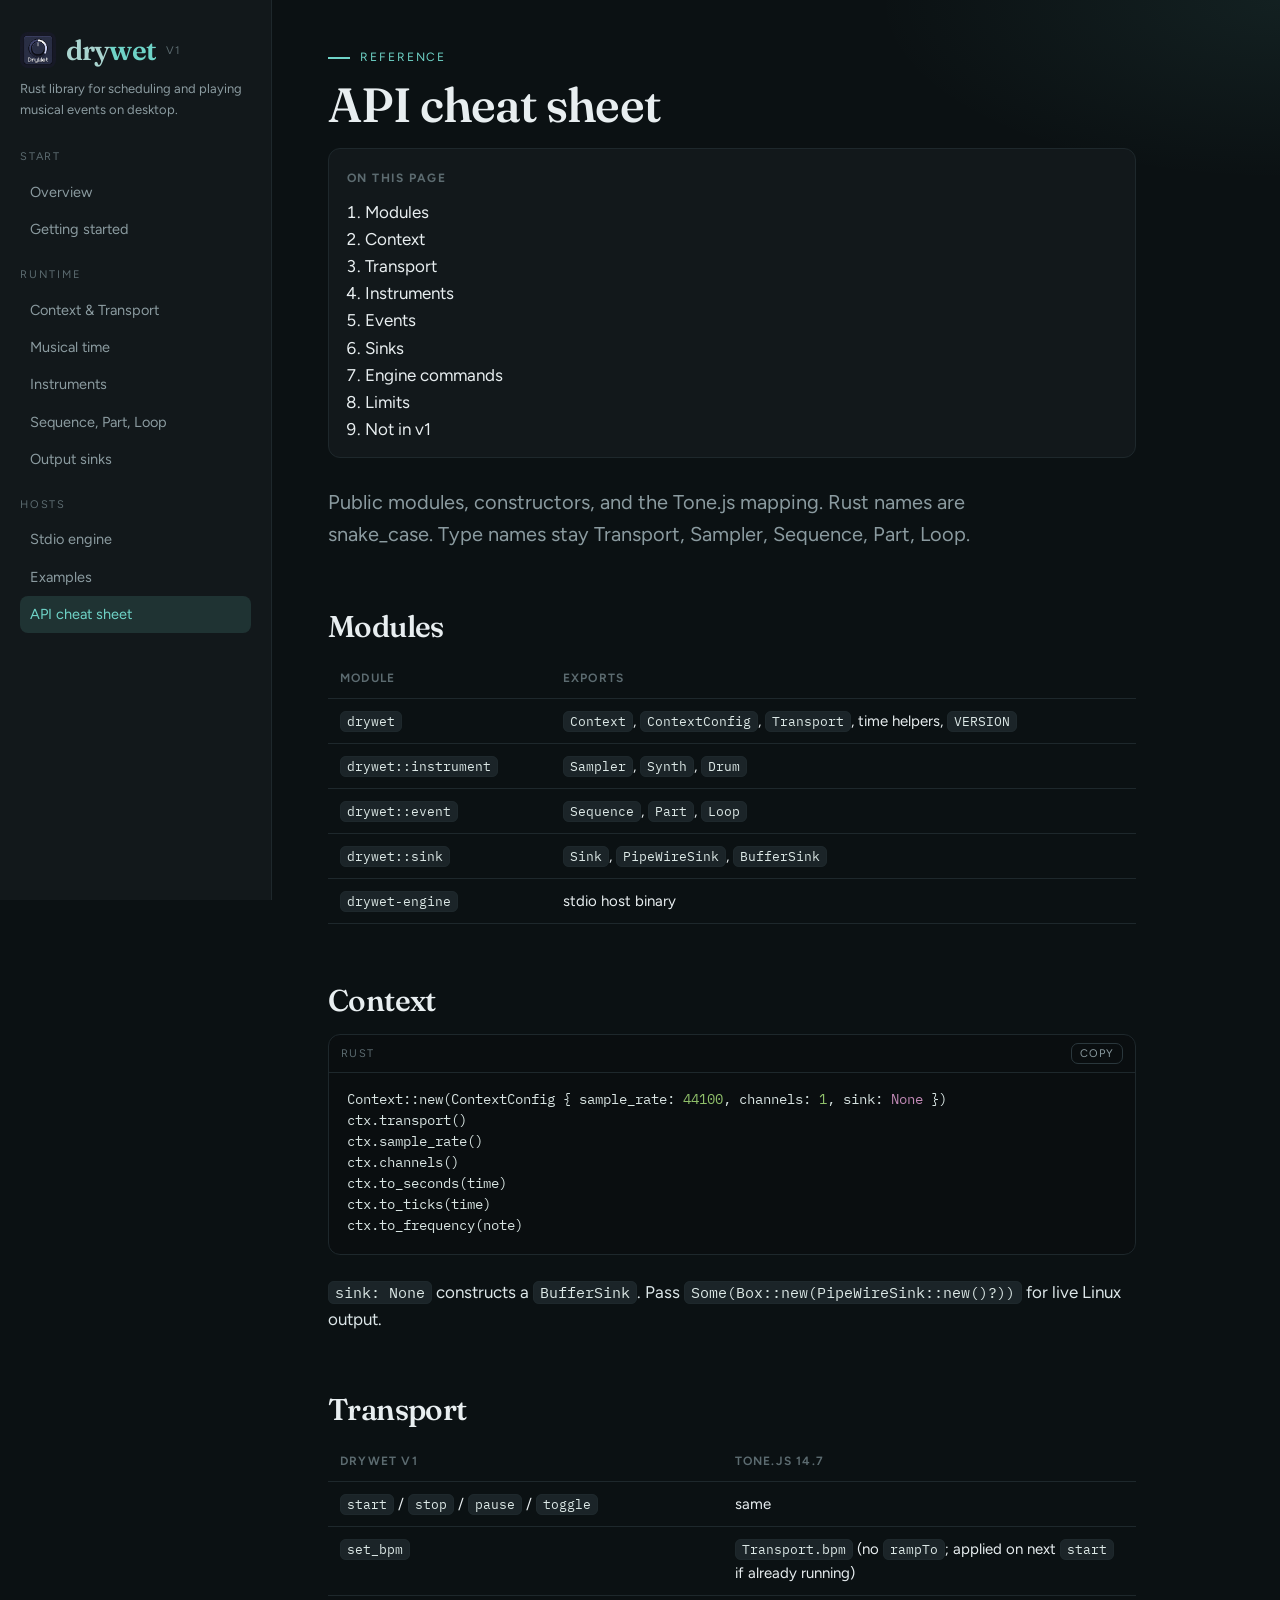
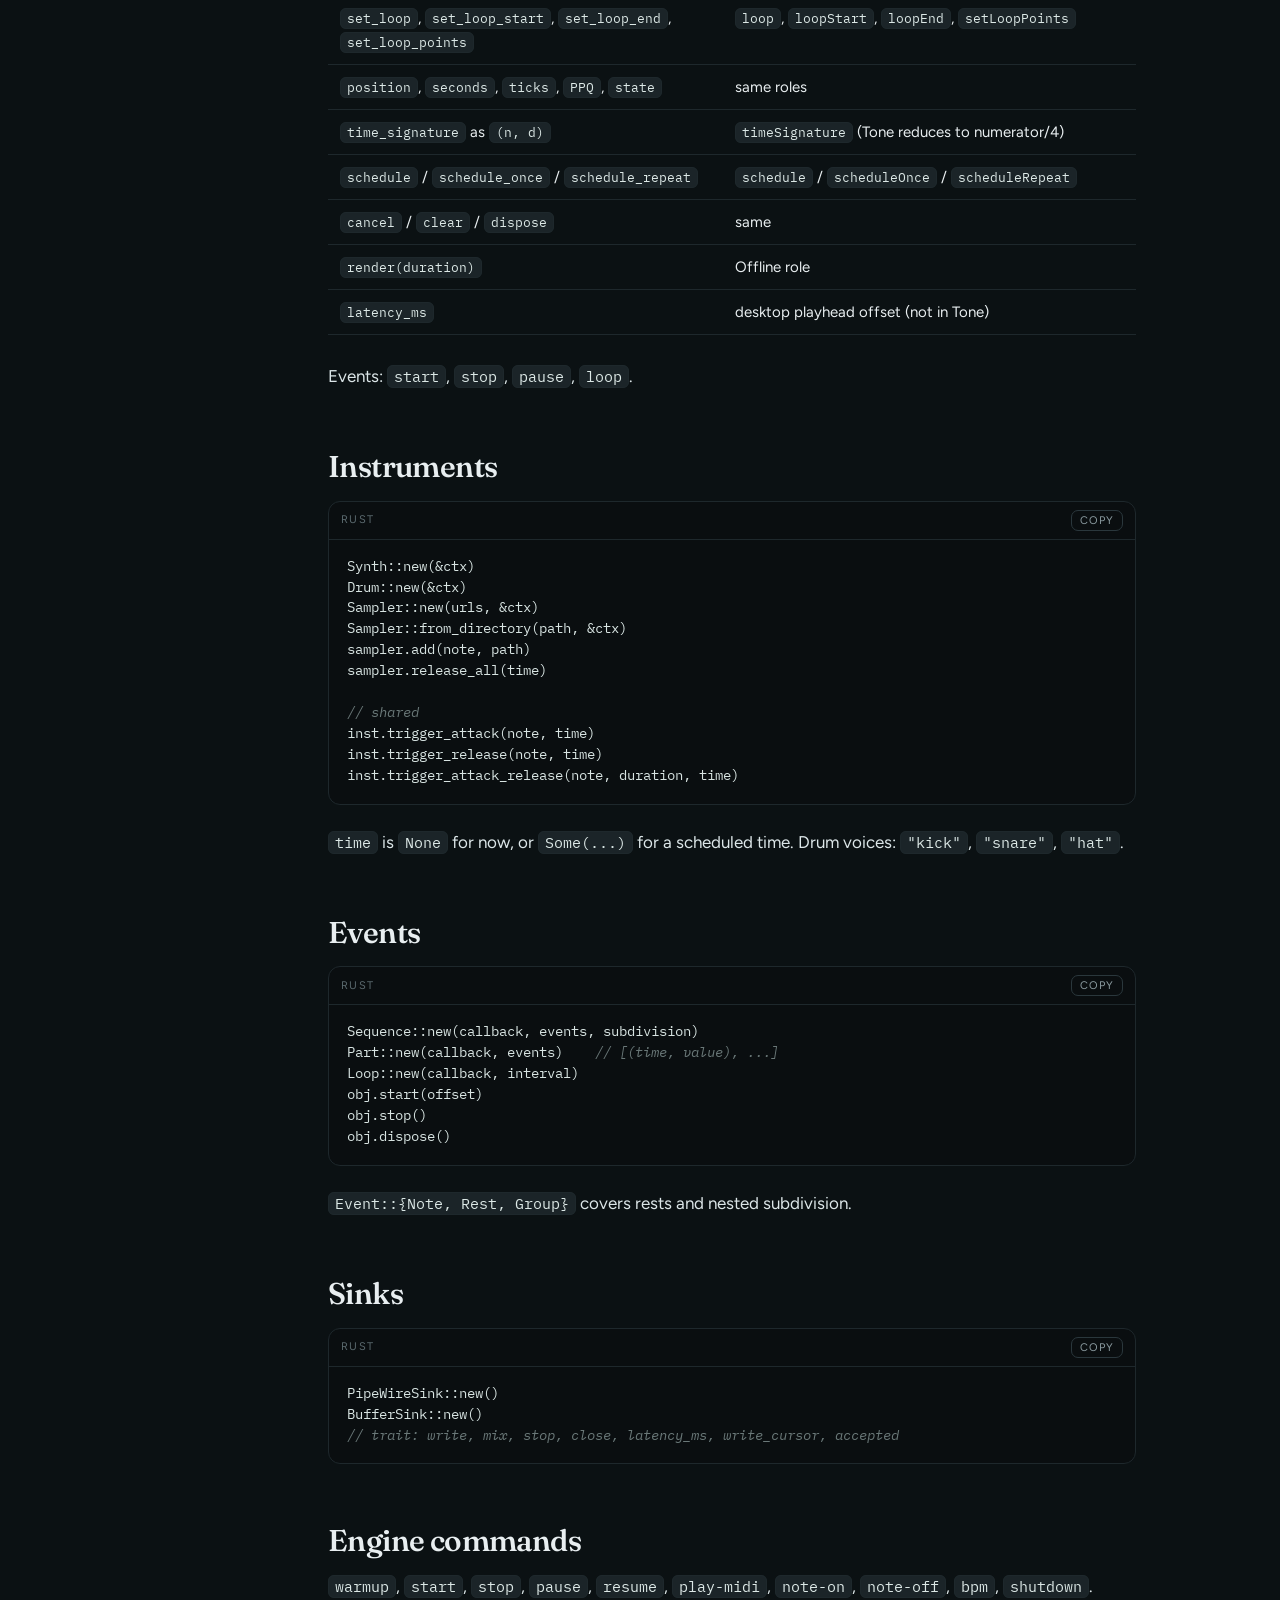
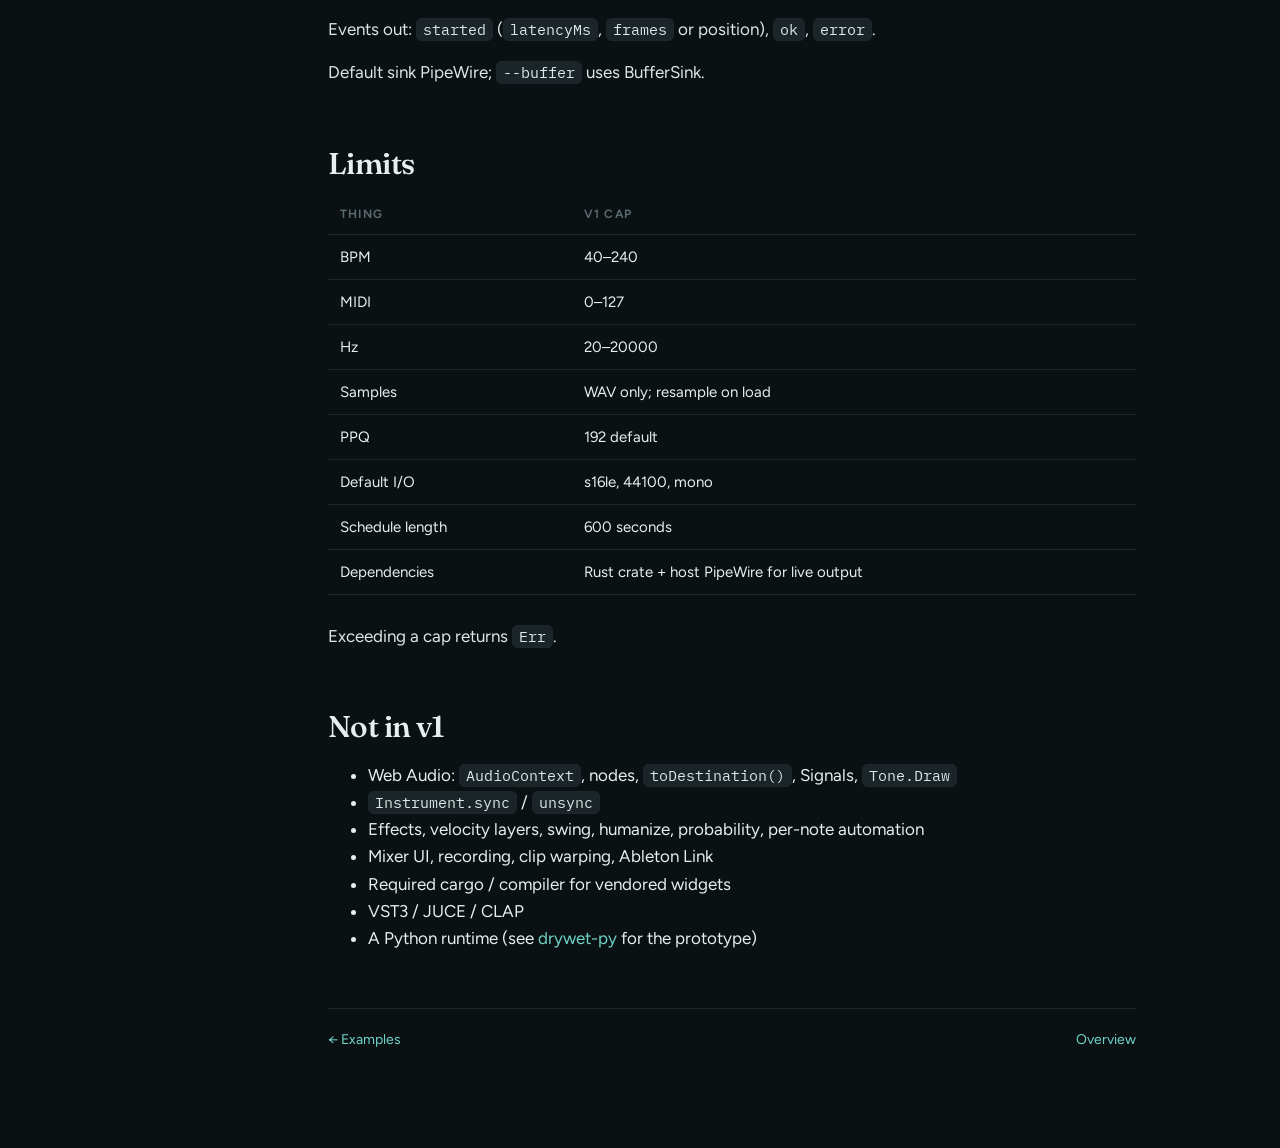
==== docs/html/api.html @ 3c896282 "docs: add README, Markdown/HTML manuals, and examples Adapt the drywet-py musician-runtime docs to t" ====
<!DOCTYPE html>
<html lang="en">
<head>
  <meta charset="utf-8" />
  <meta name="viewport" content="width=device-width, initial-scale=1" />
  <title>API cheat sheet — drywet</title>
  <link rel="stylesheet" href="styles.css" />
  <link rel="preconnect" href="https://fonts.googleapis.com" />
  <link rel="preconnect" href="https://fonts.gstatic.com" crossorigin />
  <link href="https://fonts.googleapis.com/css2?family=Figtree:wght@400;500;600;700&family=Fraunces:opsz,wght@9..144,500;9..144,600&family=IBM+Plex+Mono:ital,wght@0,400;0,500;1,400&display=swap" rel="stylesheet" />
</head>
<body>
  <a class="skip" href="#content">Skip to content</a>
  <button class="menu-btn" type="button" aria-expanded="false">Menu</button>
  <div class="shell">
    <nav class="side" aria-label="Documentation">
      <a class="brand" href="index.html">
      <img class="logo" src="drywet.jpg" alt="" width="36" height="36" />
      <span class="mark"><span class="dry">dry</span><span class="wet">wet</span></span>
      <span class="ver">v1</span></a>
      <p class="tagline">Rust library for scheduling and playing musical events on desktop.</p>
      <div class="nav-label">Start</div>
      <a class="item" href="index.html">Overview</a>
      <a class="item" href="getting-started.html">Getting started</a>
      <div class="nav-label">Runtime</div>
      <a class="item" href="context-transport.html">Context &amp; Transport</a>
      <a class="item" href="time.html">Musical time</a>
      <a class="item" href="instruments.html">Instruments</a>
      <a class="item" href="scheduling.html">Sequence, Part, Loop</a>
      <a class="item" href="output.html">Output sinks</a>
      <div class="nav-label">Hosts</div>
      <a class="item" href="engine.html">Stdio engine</a>
      <a class="item" href="examples.html">Examples</a>
      <a class="item current" href="api.html">API cheat sheet</a>
    </nav>
    <main id="content">
      <p class="kicker">Reference</p>
      <h1>API cheat sheet</h1>
<nav class="toc"><strong>On this page</strong><ol><li><a href="#modules">Modules</a></li><li><a href="#context">Context</a></li><li><a href="#transport">Transport</a></li><li><a href="#instruments">Instruments</a></li><li><a href="#events">Events</a></li><li><a href="#sinks">Sinks</a></li><li><a href="#engine-commands">Engine commands</a></li><li><a href="#limits">Limits</a></li><li><a href="#not-in-v1">Not in v1</a></li></ol></nav>
<p class="lede">Public modules, constructors, and the Tone.js mapping. Rust names are snake_case. Type names stay Transport, Sampler, Sequence, Part, Loop.</p><h2 id="modules">Modules</h2>
<table><thead><tr><th>Module</th><th>Exports</th></tr></thead><tbody><tr><td><code>drywet</code></td><td><code>Context</code>, <code>ContextConfig</code>, <code>Transport</code>, time helpers, <code>VERSION</code></td></tr><tr><td><code>drywet::instrument</code></td><td><code>Sampler</code>, <code>Synth</code>, <code>Drum</code></td></tr><tr><td><code>drywet::event</code></td><td><code>Sequence</code>, <code>Part</code>, <code>Loop</code></td></tr><tr><td><code>drywet::sink</code></td><td><code>Sink</code>, <code>PipeWireSink</code>, <code>BufferSink</code></td></tr><tr><td><code>drywet-engine</code></td><td>stdio host binary</td></tr></tbody></table>
<h2 id="context">Context</h2>
<div class="code"><div class="meta"><span>Rust</span><button class="copy" type="button">Copy</button></div><pre>Context::new(ContextConfig { sample_rate: <span class="tok-num">44100</span>, channels: <span class="tok-num">1</span>, sink: <span class="tok-kw">None</span> })
ctx.transport()
ctx.sample_rate()
ctx.channels()
ctx.to_seconds(time)
ctx.to_ticks(time)
ctx.to_frequency(note)</pre></div>
<p><code>sink: None</code> constructs a <code>BufferSink</code>. Pass <code>Some(Box::new(PipeWireSink::new()?))</code> for live Linux output.</p>
<h2 id="transport">Transport</h2>
<table><thead><tr><th>drywet v1</th><th>Tone.js 14.7</th></tr></thead><tbody><tr><td><code>start</code> / <code>stop</code> / <code>pause</code> / <code>toggle</code></td><td>same</td></tr><tr><td><code>set_bpm</code></td><td><code>Transport.bpm</code> (no <code>rampTo</code>; applied on next <code>start</code> if already running)</td></tr><tr><td><code>set_loop</code>, <code>set_loop_start</code>, <code>set_loop_end</code>, <code>set_loop_points</code></td><td><code>loop</code>, <code>loopStart</code>, <code>loopEnd</code>, <code>setLoopPoints</code></td></tr><tr><td><code>position</code>, <code>seconds</code>, <code>ticks</code>, <code>PPQ</code>, <code>state</code></td><td>same roles</td></tr><tr><td><code>time_signature</code> as <code>(n, d)</code></td><td><code>timeSignature</code> (Tone reduces to numerator/4)</td></tr><tr><td><code>schedule</code> / <code>schedule_once</code> / <code>schedule_repeat</code></td><td><code>schedule</code> / <code>scheduleOnce</code> / <code>scheduleRepeat</code></td></tr><tr><td><code>cancel</code> / <code>clear</code> / <code>dispose</code></td><td>same</td></tr><tr><td><code>render(duration)</code></td><td>Offline role</td></tr><tr><td><code>latency_ms</code></td><td>desktop playhead offset (not in Tone)</td></tr></tbody></table>
<p>Events: <code>start</code>, <code>stop</code>, <code>pause</code>, <code>loop</code>.</p>
<h2 id="instruments">Instruments</h2>
<div class="code"><div class="meta"><span>Rust</span><button class="copy" type="button">Copy</button></div><pre>Synth::new(&amp;ctx)
Drum::new(&amp;ctx)
Sampler::new(urls, &amp;ctx)
Sampler::from_directory(path, &amp;ctx)
sampler.add(note, path)
sampler.release_all(time)

<span class="tok-cm">// shared</span>
inst.trigger_attack(note, time)
inst.trigger_release(note, time)
inst.trigger_attack_release(note, duration, time)</pre></div>
<p><code>time</code> is <code>None</code> for now, or <code>Some(...)</code> for a scheduled time. Drum voices: <code>&quot;kick&quot;</code>, <code>&quot;snare&quot;</code>, <code>&quot;hat&quot;</code>.</p>
<h2 id="events">Events</h2>
<div class="code"><div class="meta"><span>Rust</span><button class="copy" type="button">Copy</button></div><pre>Sequence::new(callback, events, subdivision)
Part::new(callback, events)    <span class="tok-cm">// [(time, value), ...]</span>
Loop::new(callback, interval)
obj.start(offset)
obj.stop()
obj.dispose()</pre></div>
<p><code>Event::{Note, Rest, Group}</code> covers rests and nested subdivision.</p>
<h2 id="sinks">Sinks</h2>
<div class="code"><div class="meta"><span>Rust</span><button class="copy" type="button">Copy</button></div><pre>PipeWireSink::new()
BufferSink::new()
<span class="tok-cm">// trait: write, mix, stop, close, latency_ms, write_cursor, accepted</span></pre></div>
<h2 id="engine-commands">Engine commands</h2>
<p><code>warmup</code>, <code>start</code>, <code>stop</code>, <code>pause</code>, <code>resume</code>, <code>play-midi</code>, <code>note-on</code>, <code>note-off</code>, <code>bpm</code>, <code>shutdown</code>.</p>
<p>Events out: <code>started</code> (<code>latencyMs</code>, <code>frames</code> or position), <code>ok</code>, <code>error</code>.</p>
<p>Default sink PipeWire; <code>--buffer</code> uses BufferSink.</p>
<h2 id="limits">Limits</h2>
<table><thead><tr><th>Thing</th><th>v1 cap</th></tr></thead><tbody><tr><td>BPM</td><td>40–240</td></tr><tr><td>MIDI</td><td>0–127</td></tr><tr><td>Hz</td><td>20–20000</td></tr><tr><td>Samples</td><td>WAV only; resample on load</td></tr><tr><td>PPQ</td><td>192 default</td></tr><tr><td>Default I/O</td><td>s16le, 44100, mono</td></tr><tr><td>Schedule length</td><td>600 seconds</td></tr><tr><td>Dependencies</td><td>Rust crate + host PipeWire for live output</td></tr></tbody></table>
<p>Exceeding a cap returns <code>Err</code>.</p>
<h2 id="not-in-v1">Not in v1</h2>
<ul><li>Web Audio: <code>AudioContext</code>, nodes, <code>toDestination()</code>, Signals, <code>Tone.Draw</code></li><li><code>Instrument.sync</code> / <code>unsync</code></li><li>Effects, velocity layers, swing, humanize, probability, per-note automation</li><li>Mixer UI, recording, clip warping, Ableton Link</li><li>Required cargo / compiler for vendored widgets</li><li>VST3 / JUCE / CLAP</li><li>A Python runtime (see <a href="https://github.com/markschellhas/drywet-py">drywet-py</a> for the prototype)</li></ul>
      <footer class="page">
        <a href="examples.html">← Examples</a><a href="index.html">Overview</a>
      </footer>
    </main>
  </div>
  <script src="app.js"></script>
</body>
</html>
---- docs/html/styles.css ----
:root {
  --bg: #0b1113;
  --bg-raised: #12181b;
  --bg-sunken: #070a0b;
  --panel: #151c1f;
  --panel-2: #1b2428;
  --line: #2a373c;
  --line-soft: #1e282c;
  --ink: #e8eef0;
  --muted: #8b9ba0;
  --faint: #5c6b70;
  --dry: #a9d4cf;
  --dry-dim: rgba(169, 212, 207, 0.14);
  --wet: #6fd4c8;
  --wet-dim: rgba(111, 212, 200, 0.14);
  --warn: #6aa8c8;
  --danger: #c86b7a;
  --ok: #7cbf8a;
  --code-bg: #0a0e10;
  --shadow: 0 18px 40px rgba(0, 0, 0, 0.4);
  --radius: 14px;
  --nav-w: 272px;
  --font-display: "Fraunces", "Iowan Old Style", Georgia, serif;
  --font-body: "Figtree", "Source Sans 3", system-ui, sans-serif;
  --font-mono: "IBM Plex Mono", "ui-monospace", Menlo, monospace;
}

* { box-sizing: border-box; }
html { scroll-behavior: smooth; }
body {
  margin: 0;
  background:
    radial-gradient(900px 400px at 100% 0%, rgba(111, 212, 200, 0.08), transparent 45%),
    var(--bg);
  color: var(--ink);
  font-family: var(--font-body);
  font-size: 17px;
  line-height: 1.6;
  min-height: 100vh;
}

a { color: var(--wet); text-decoration: none; }
a:hover { text-decoration: underline; text-underline-offset: 3px; }
:focus-visible {
  outline: 2px solid var(--wet);
  outline-offset: 2px;
}

.skip {
  position: absolute;
  left: -999px;
  top: 8px;
}
.skip:focus {
  left: 8px;
  background: var(--wet);
  color: #0b1113;
  padding: 8px 12px;
  border-radius: 8px;
  z-index: 20;
}

.shell {
  display: grid;
  grid-template-columns: var(--nav-w) minmax(0, 1fr);
  min-height: 100vh;
}

nav.side {
  position: sticky;
  top: 0;
  height: 100vh;
  overflow: auto;
  padding: 28px 20px 40px;
  border-right: 1px solid var(--line-soft);
  background: var(--bg-raised);
}

.brand {
  display: flex;
  align-items: center;
  gap: 10px;
  margin-bottom: 6px;
  text-decoration: none;
  color: var(--ink);
}
.brand:hover { text-decoration: none; }
.brand .logo {
  width: 36px;
  height: 36px;
  border-radius: 8px;
  display: block;
  flex-shrink: 0;
}
.brand .mark {
  font-family: var(--font-display);
  font-weight: 600;
  font-size: 28px;
  letter-spacing: -0.03em;
}
.brand .mark span.dry { color: var(--dry); }
.brand .mark span.wet { color: var(--wet); }
.brand .ver {
  font-size: 11px;
  letter-spacing: 0.12em;
  text-transform: uppercase;
  color: var(--faint);
}

.tagline {
  color: var(--muted);
  font-size: 13px;
  margin: 0 0 28px;
}

.nav-label {
  font-size: 11px;
  letter-spacing: 0.16em;
  text-transform: uppercase;
  color: var(--faint);
  margin: 18px 0 8px;
}

nav.side a.item {
  display: block;
  padding: 7px 10px;
  border-radius: 8px;
  color: var(--muted);
  text-decoration: none;
  font-size: 14.5px;
}
nav.side a.item:hover {
  background: var(--panel);
  color: var(--ink);
  text-decoration: none;
}
nav.side a.item.current {
  background: var(--wet-dim);
  color: var(--wet);
}

.menu-btn {
  display: none;
  position: fixed;
  top: 14px;
  right: 14px;
  z-index: 30;
  background: var(--panel);
  color: var(--ink);
  border: 1px solid var(--line);
  border-radius: 10px;
  padding: 8px 12px;
  font: inherit;
}

main {
  max-width: 920px;
  padding: 48px 56px 96px;
}

.kicker {
  display: flex;
  align-items: center;
  gap: 10px;
  font-size: 12px;
  letter-spacing: 0.16em;
  text-transform: uppercase;
  color: var(--wet);
  margin: 0 0 10px;
}
.kicker::before {
  content: "";
  width: 22px;
  height: 2px;
  background: var(--wet);
}

h1, h2, h3, h4 {
  font-family: var(--font-display);
  font-weight: 560;
  letter-spacing: -0.02em;
  line-height: 1.15;
}
h1 { font-size: 48px; margin: 0 0 16px; }
h2 {
  font-size: 30px;
  margin: 52px 0 14px;
  padding-top: 8px;
}
h3 { font-size: 22px; margin: 32px 0 10px; }
h4 { font-size: 18px; margin: 24px 0 8px; font-family: var(--font-body); font-weight: 650; }

p { margin: 0 0 16px; color: #dce6e8; }
.lede { font-size: 20px; color: var(--muted); max-width: 42rem; }

.overview-hero {
  display: flex;
  align-items: flex-start;
  gap: 20px;
  margin: 0 0 8px;
}
.overview-hero > div {
  min-width: 0;
  flex: 1;
}
.overview-hero .lede { margin-bottom: 0; }
.overview-art {
  width: 96px;
  height: 96px;
  border-radius: 16px;
  display: block;
  flex-shrink: 0;
}

.grid-2 {
  display: grid;
  grid-template-columns: 1fr 1fr;
  gap: 16px;
  margin: 24px 0 32px;
}
.card {
  background: var(--panel);
  border: 1px solid var(--line-soft);
  border-radius: var(--radius);
  padding: 18px 18px 16px;
  box-shadow: var(--shadow);
}
.card h3 { margin-top: 0; font-size: 20px; }
.card p { margin-bottom: 0; color: var(--muted); font-size: 15px; }
.card a { font-weight: 600; }

.hero-example {
  margin: 28px 0 8px;
}

pre, code, kbd {
  font-family: var(--font-mono);
}
code, kbd {
  font-size: 0.86em;
  background: var(--panel-2);
  border: 1px solid var(--line-soft);
  border-radius: 6px;
  padding: 1px 6px;
  color: #dce8e6;
}
kbd { color: var(--wet); }

.code {
  position: relative;
  background: var(--code-bg);
  border: 1px solid var(--line-soft);
  border-radius: 12px;
  margin: 16px 0 24px;
  overflow: hidden;
}
.code .meta {
  display: flex;
  justify-content: space-between;
  align-items: center;
  padding: 8px 12px;
  border-bottom: 1px solid var(--line-soft);
  color: var(--faint);
  font-size: 11px;
  letter-spacing: 0.12em;
  text-transform: uppercase;
}
.code pre {
  margin: 0;
  padding: 16px 18px 18px;
  overflow: auto;
  font-size: 13.5px;
  line-height: 1.55;
  color: #d8e4e2;
}
.copy {
  background: transparent;
  border: 1px solid var(--line);
  color: var(--muted);
  border-radius: 7px;
  padding: 3px 8px;
  font: 11px var(--font-body);
  letter-spacing: 0.08em;
  text-transform: uppercase;
  cursor: pointer;
}
.copy:hover { color: var(--ink); border-color: var(--muted); }

.tok-kw { color: #c48bb8; }
.tok-fn { color: var(--wet); }
.tok-str { color: #8ec8d8; }
.tok-num { color: #8fbf6a; }
.tok-cm { color: #6a7878; font-style: italic; }
.tok-cls { color: #8eb6f0; }

table {
  width: 100%;
  border-collapse: collapse;
  margin: 12px 0 28px;
  font-size: 15px;
}
th, td {
  text-align: left;
  vertical-align: top;
  padding: 10px 12px;
  border-bottom: 1px solid var(--line-soft);
}
th {
  color: var(--faint);
  font-size: 12px;
  letter-spacing: 0.1em;
  text-transform: uppercase;
  font-weight: 650;
}
td code { white-space: nowrap; }

.callout {
  border-radius: 12px;
  padding: 14px 16px;
  margin: 16px 0 24px;
  border: 1px solid var(--line);
  background: var(--panel);
}
.callout.note { border-left: 4px solid var(--wet); }
.callout.warn { border-left: 4px solid var(--warn); }
.callout.danger { border-left: 4px solid var(--danger); }
.callout strong { display: block; margin-bottom: 4px; }
.callout p:last-child { margin-bottom: 0; }

.steps {
  counter-reset: step;
  list-style: none;
  padding: 0;
  margin: 8px 0 28px;
}
.steps li {
  position: relative;
  padding: 0 0 22px 48px;
}
.steps li::before {
  counter-increment: step;
  content: counter(step);
  position: absolute;
  left: 0;
  top: 0;
  width: 30px;
  height: 30px;
  border-radius: 50%;
  background: var(--wet-dim);
  color: var(--wet);
  display: grid;
  place-items: center;
  font-weight: 700;
  font-size: 13px;
}
.steps li::after {
  content: "";
  position: absolute;
  left: 14px;
  top: 34px;
  bottom: 4px;
  width: 2px;
  background: var(--line-soft);
}
.steps li:last-child::after { display: none; }

.arch {
  display: grid;
  gap: 8px;
  margin: 20px 0 28px;
}
.arch .row {
  display: grid;
  grid-template-columns: 1fr auto 1fr;
  align-items: center;
  gap: 10px;
}
.arch .box {
  background: var(--panel);
  border: 1px solid var(--line);
  border-radius: 12px;
  padding: 14px 16px;
  text-align: center;
}
.arch .box strong { display: block; }
.arch .box span { color: var(--muted); font-size: 13px; }
.arch .arrow { color: var(--faint); font-size: 20px; }

.toc {
  background: var(--bg-raised);
  border: 1px solid var(--line-soft);
  border-radius: 12px;
  padding: 14px 18px;
  margin: 8px 0 28px;
}
.toc strong { font-size: 12px; letter-spacing: 0.12em; text-transform: uppercase; color: var(--faint); }
.toc ol { margin: 8px 0 0; padding-left: 18px; }
.toc a { color: var(--ink); }

footer.page {
  margin-top: 56px;
  padding-top: 20px;
  border-top: 1px solid var(--line-soft);
  color: var(--faint);
  font-size: 14px;
  display: flex;
  justify-content: space-between;
  gap: 16px;
  flex-wrap: wrap;
}

.pills { display: flex; flex-wrap: wrap; gap: 8px; margin: 8px 0 24px; }
.pill {
  border: 1px solid var(--line);
  background: var(--bg-raised);
  border-radius: 999px;
  padding: 4px 10px;
  font-size: 13px;
  color: var(--muted);
}

@media (max-width: 920px) {
  .shell { grid-template-columns: 1fr; }
  nav.side {
    position: fixed;
    inset: 0 auto 0 0;
    width: min(86vw, 320px);
    transform: translateX(-110%);
    transition: transform 0.2s ease;
    z-index: 25;
    box-shadow: var(--shadow);
  }
  nav.side.open { transform: none; }
  .menu-btn { display: block; }
  main { padding: 72px 20px 64px; }
  h1 { font-size: 36px; }
  .overview-hero {
    flex-direction: column;
    gap: 12px;
  }
  .overview-art { width: 72px; height: 72px; border-radius: 12px; }
  .grid-2 { grid-template-columns: 1fr; }
  .arch .row { grid-template-columns: 1fr; }
  .arch .arrow { transform: rotate(90deg); justify-self: center; }
}
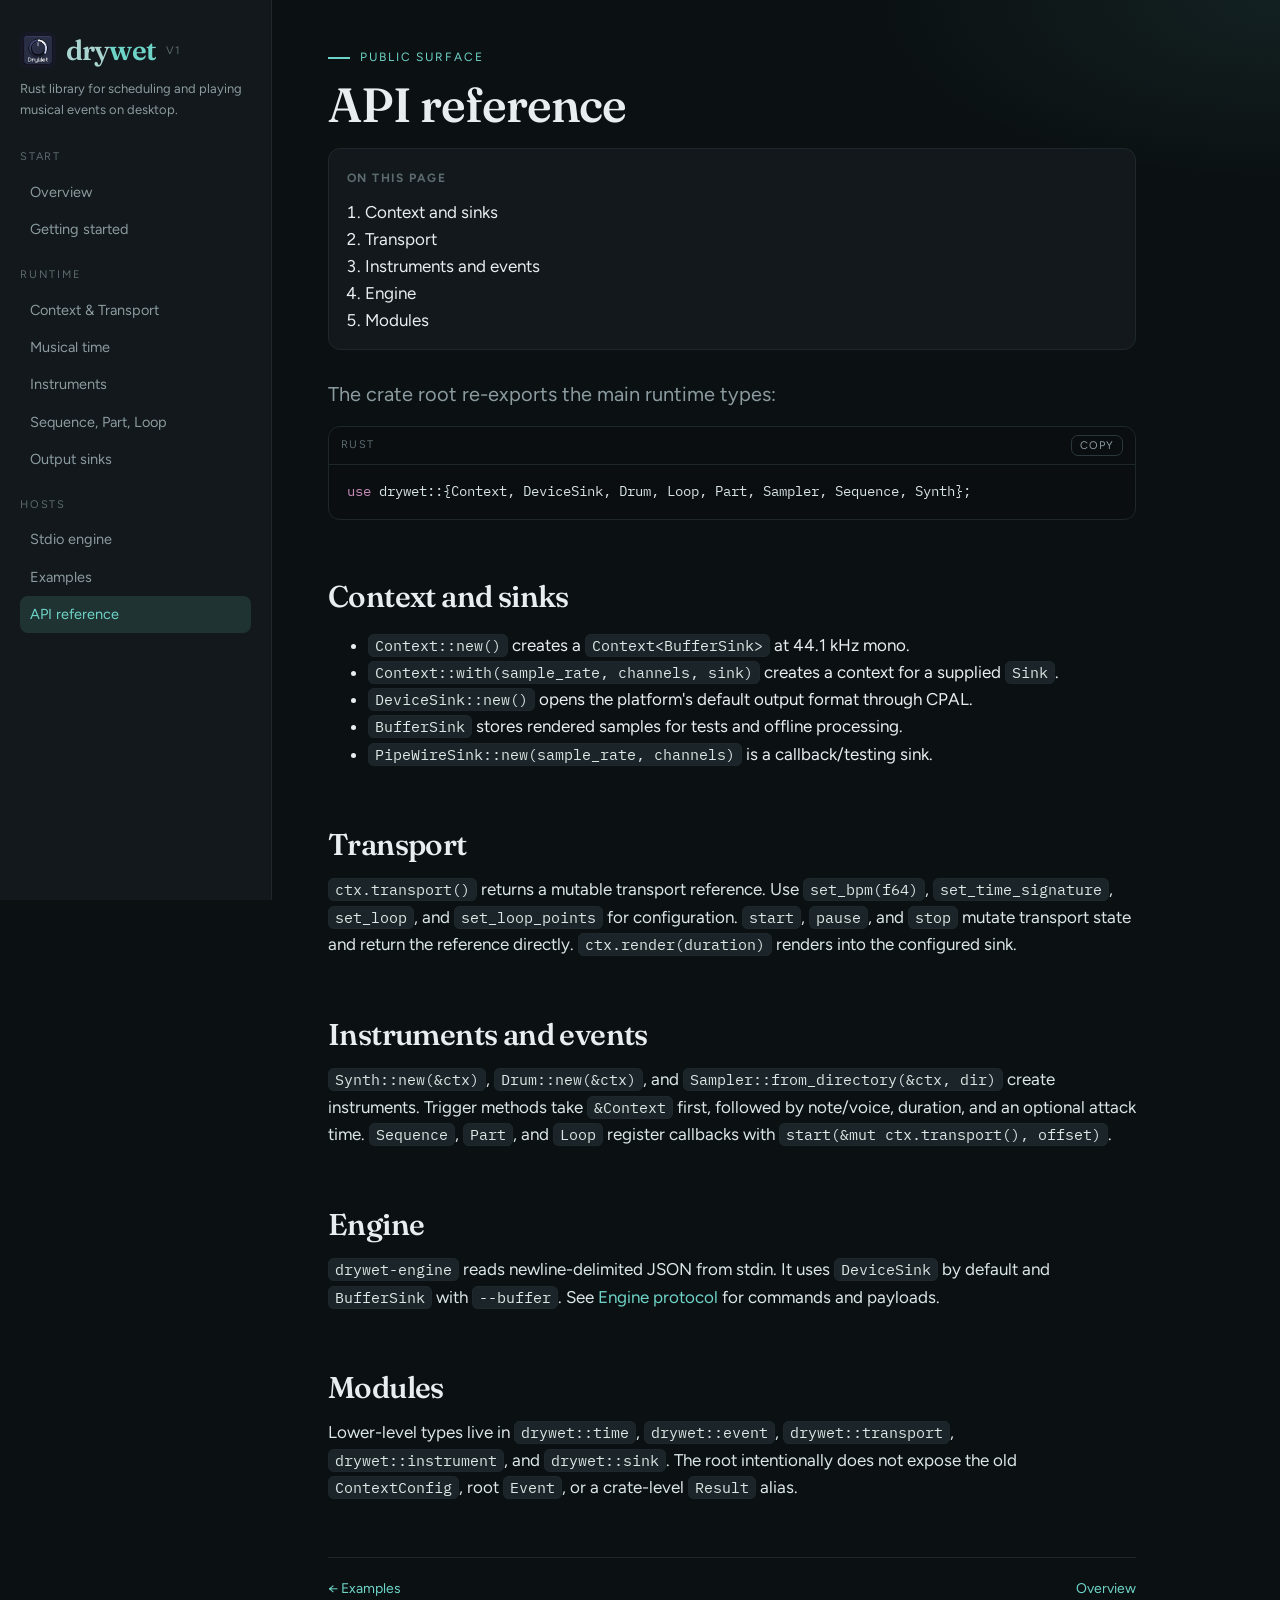
==== commit a1eec611: "docs: align guides with current runtime API" ====
--- a/docs/html/api.html
+++ b/docs/html/api.html
@@ -3,7 +3,7 @@
 <head>
   <meta charset="utf-8" />
   <meta name="viewport" content="width=device-width, initial-scale=1" />
-  <title>API cheat sheet — drywet</title>
+  <title>API reference — drywet</title>
   <link rel="stylesheet" href="styles.css" />
   <link rel="preconnect" href="https://fonts.googleapis.com" />
   <link rel="preconnect" href="https://fonts.gstatic.com" crossorigin />
@@ -31,60 +31,23 @@
       <div class="nav-label">Hosts</div>
       <a class="item" href="engine.html">Stdio engine</a>
       <a class="item" href="examples.html">Examples</a>
-      <a class="item current" href="api.html">API cheat sheet</a>
+      <a class="item current" href="api.html">API reference</a>
     </nav>
     <main id="content">
-      <p class="kicker">Reference</p>
-      <h1>API cheat sheet</h1>
-<nav class="toc"><strong>On this page</strong><ol><li><a href="#modules">Modules</a></li><li><a href="#context">Context</a></li><li><a href="#transport">Transport</a></li><li><a href="#instruments">Instruments</a></li><li><a href="#events">Events</a></li><li><a href="#sinks">Sinks</a></li><li><a href="#engine-commands">Engine commands</a></li><li><a href="#limits">Limits</a></li><li><a href="#not-in-v1">Not in v1</a></li></ol></nav>
-<p class="lede">Public modules, constructors, and the Tone.js mapping. Rust names are snake_case. Type names stay Transport, Sampler, Sequence, Part, Loop.</p><h2 id="modules">Modules</h2>
-<table><thead><tr><th>Module</th><th>Exports</th></tr></thead><tbody><tr><td><code>drywet</code></td><td><code>Context</code>, <code>ContextConfig</code>, <code>Transport</code>, time helpers, <code>VERSION</code></td></tr><tr><td><code>drywet::instrument</code></td><td><code>Sampler</code>, <code>Synth</code>, <code>Drum</code></td></tr><tr><td><code>drywet::event</code></td><td><code>Sequence</code>, <code>Part</code>, <code>Loop</code></td></tr><tr><td><code>drywet::sink</code></td><td><code>Sink</code>, <code>PipeWireSink</code>, <code>BufferSink</code></td></tr><tr><td><code>drywet-engine</code></td><td>stdio host binary</td></tr></tbody></table>
-<h2 id="context">Context</h2>
-<div class="code"><div class="meta"><span>Rust</span><button class="copy" type="button">Copy</button></div><pre>Context::new(ContextConfig { sample_rate: <span class="tok-num">44100</span>, channels: <span class="tok-num">1</span>, sink: <span class="tok-kw">None</span> })
-ctx.transport()
-ctx.sample_rate()
-ctx.channels()
-ctx.to_seconds(time)
-ctx.to_ticks(time)
-ctx.to_frequency(note)</pre></div>
-<p><code>sink: None</code> constructs a <code>BufferSink</code>. Pass <code>Some(Box::new(PipeWireSink::new()?))</code> for live Linux output.</p>
+      <p class="kicker">Public surface</p>
+      <h1>API reference</h1>
+<nav class="toc"><strong>On this page</strong><ol><li><a href="#context-and-sinks">Context and sinks</a></li><li><a href="#transport">Transport</a></li><li><a href="#instruments-and-events">Instruments and events</a></li><li><a href="#engine">Engine</a></li><li><a href="#modules">Modules</a></li></ol></nav>
+<p class="lede">The crate root re-exports the main runtime types:</p><div class="code"><div class="meta"><span>Rust</span><button class="copy" type="button">Copy</button></div><pre><span class="tok-kw">use</span> drywet::{Context, DeviceSink, Drum, Loop, Part, Sampler, Sequence, Synth};</pre></div>
+<h2 id="context-and-sinks">Context and sinks</h2>
+<ul><li><code>Context::new()</code> creates a <code>Context&lt;BufferSink&gt;</code> at 44.1 kHz mono.</li><li><code>Context::with(sample_rate, channels, sink)</code> creates a context for a supplied <code>Sink</code>.</li><li><code>DeviceSink::new()</code> opens the platform&#x27;s default output format through CPAL.</li><li><code>BufferSink</code> stores rendered samples for tests and offline processing.</li><li><code>PipeWireSink::new(sample_rate, channels)</code> is a callback/testing sink.</li></ul>
 <h2 id="transport">Transport</h2>
-<table><thead><tr><th>drywet v1</th><th>Tone.js 14.7</th></tr></thead><tbody><tr><td><code>start</code> / <code>stop</code> / <code>pause</code> / <code>toggle</code></td><td>same</td></tr><tr><td><code>set_bpm</code></td><td><code>Transport.bpm</code> (no <code>rampTo</code>; applied on next <code>start</code> if already running)</td></tr><tr><td><code>set_loop</code>, <code>set_loop_start</code>, <code>set_loop_end</code>, <code>set_loop_points</code></td><td><code>loop</code>, <code>loopStart</code>, <code>loopEnd</code>, <code>setLoopPoints</code></td></tr><tr><td><code>position</code>, <code>seconds</code>, <code>ticks</code>, <code>PPQ</code>, <code>state</code></td><td>same roles</td></tr><tr><td><code>time_signature</code> as <code>(n, d)</code></td><td><code>timeSignature</code> (Tone reduces to numerator/4)</td></tr><tr><td><code>schedule</code> / <code>schedule_once</code> / <code>schedule_repeat</code></td><td><code>schedule</code> / <code>scheduleOnce</code> / <code>scheduleRepeat</code></td></tr><tr><td><code>cancel</code> / <code>clear</code> / <code>dispose</code></td><td>same</td></tr><tr><td><code>render(duration)</code></td><td>Offline role</td></tr><tr><td><code>latency_ms</code></td><td>desktop playhead offset (not in Tone)</td></tr></tbody></table>
-<p>Events: <code>start</code>, <code>stop</code>, <code>pause</code>, <code>loop</code>.</p>
-<h2 id="instruments">Instruments</h2>
-<div class="code"><div class="meta"><span>Rust</span><button class="copy" type="button">Copy</button></div><pre>Synth::new(&amp;ctx)
-Drum::new(&amp;ctx)
-Sampler::new(urls, &amp;ctx)
-Sampler::from_directory(path, &amp;ctx)
-sampler.add(note, path)
-sampler.release_all(time)
-
-<span class="tok-cm">// shared</span>
-inst.trigger_attack(note, time)
-inst.trigger_release(note, time)
-inst.trigger_attack_release(note, duration, time)</pre></div>
-<p><code>time</code> is <code>None</code> for now, or <code>Some(...)</code> for a scheduled time. Drum voices: <code>&quot;kick&quot;</code>, <code>&quot;snare&quot;</code>, <code>&quot;hat&quot;</code>.</p>
-<h2 id="events">Events</h2>
-<div class="code"><div class="meta"><span>Rust</span><button class="copy" type="button">Copy</button></div><pre>Sequence::new(callback, events, subdivision)
-Part::new(callback, events)    <span class="tok-cm">// [(time, value), ...]</span>
-Loop::new(callback, interval)
-obj.start(offset)
-obj.stop()
-obj.dispose()</pre></div>
-<p><code>Event::{Note, Rest, Group}</code> covers rests and nested subdivision.</p>
-<h2 id="sinks">Sinks</h2>
-<div class="code"><div class="meta"><span>Rust</span><button class="copy" type="button">Copy</button></div><pre>PipeWireSink::new()
-BufferSink::new()
-<span class="tok-cm">// trait: write, mix, stop, close, latency_ms, write_cursor, accepted</span></pre></div>
-<h2 id="engine-commands">Engine commands</h2>
-<p><code>warmup</code>, <code>start</code>, <code>stop</code>, <code>pause</code>, <code>resume</code>, <code>play-midi</code>, <code>note-on</code>, <code>note-off</code>, <code>bpm</code>, <code>shutdown</code>.</p>
-<p>Events out: <code>started</code> (<code>latencyMs</code>, <code>frames</code> or position), <code>ok</code>, <code>error</code>.</p>
-<p>Default sink PipeWire; <code>--buffer</code> uses BufferSink.</p>
-<h2 id="limits">Limits</h2>
-<table><thead><tr><th>Thing</th><th>v1 cap</th></tr></thead><tbody><tr><td>BPM</td><td>40–240</td></tr><tr><td>MIDI</td><td>0–127</td></tr><tr><td>Hz</td><td>20–20000</td></tr><tr><td>Samples</td><td>WAV only; resample on load</td></tr><tr><td>PPQ</td><td>192 default</td></tr><tr><td>Default I/O</td><td>s16le, 44100, mono</td></tr><tr><td>Schedule length</td><td>600 seconds</td></tr><tr><td>Dependencies</td><td>Rust crate + host PipeWire for live output</td></tr></tbody></table>
-<p>Exceeding a cap returns <code>Err</code>.</p>
-<h2 id="not-in-v1">Not in v1</h2>
-<ul><li>Web Audio: <code>AudioContext</code>, nodes, <code>toDestination()</code>, Signals, <code>Tone.Draw</code></li><li><code>Instrument.sync</code> / <code>unsync</code></li><li>Effects, velocity layers, swing, humanize, probability, per-note automation</li><li>Mixer UI, recording, clip warping, Ableton Link</li><li>Required cargo / compiler for vendored widgets</li><li>VST3 / JUCE / CLAP</li><li>A Python runtime (see <a href="https://github.com/markschellhas/drywet-py">drywet-py</a> for the prototype)</li></ul>
+<p><code>ctx.transport()</code> returns a mutable transport reference. Use <code>set_bpm(f64)</code>, <code>set_time_signature</code>, <code>set_loop</code>, and <code>set_loop_points</code> for configuration. <code>start</code>, <code>pause</code>, and <code>stop</code> mutate transport state and return the reference directly. <code>ctx.render(duration)</code> renders into the configured sink.</p>
+<h2 id="instruments-and-events">Instruments and events</h2>
+<p><code>Synth::new(&amp;ctx)</code>, <code>Drum::new(&amp;ctx)</code>, and <code>Sampler::from_directory(&amp;ctx, dir)</code> create instruments. Trigger methods take <code>&amp;Context</code> first, followed by note/voice, duration, and an optional attack time. <code>Sequence</code>, <code>Part</code>, and <code>Loop</code> register callbacks with <code>start(&amp;mut ctx.transport(), offset)</code>.</p>
+<h2 id="engine">Engine</h2>
+<p><code>drywet-engine</code> reads newline-delimited JSON from stdin. It uses <code>DeviceSink</code> by default and <code>BufferSink</code> with <code>--buffer</code>. See <a href="engine.html">Engine protocol</a> for commands and payloads.</p>
+<h2 id="modules">Modules</h2>
+<p>Lower-level types live in <code>drywet::time</code>, <code>drywet::event</code>, <code>drywet::transport</code>, <code>drywet::instrument</code>, and <code>drywet::sink</code>. The root intentionally does not expose the old <code>ContextConfig</code>, root <code>Event</code>, or a crate-level <code>Result</code> alias.</p>
       <footer class="page">
         <a href="examples.html">← Examples</a><a href="index.html">Overview</a>
       </footer>
